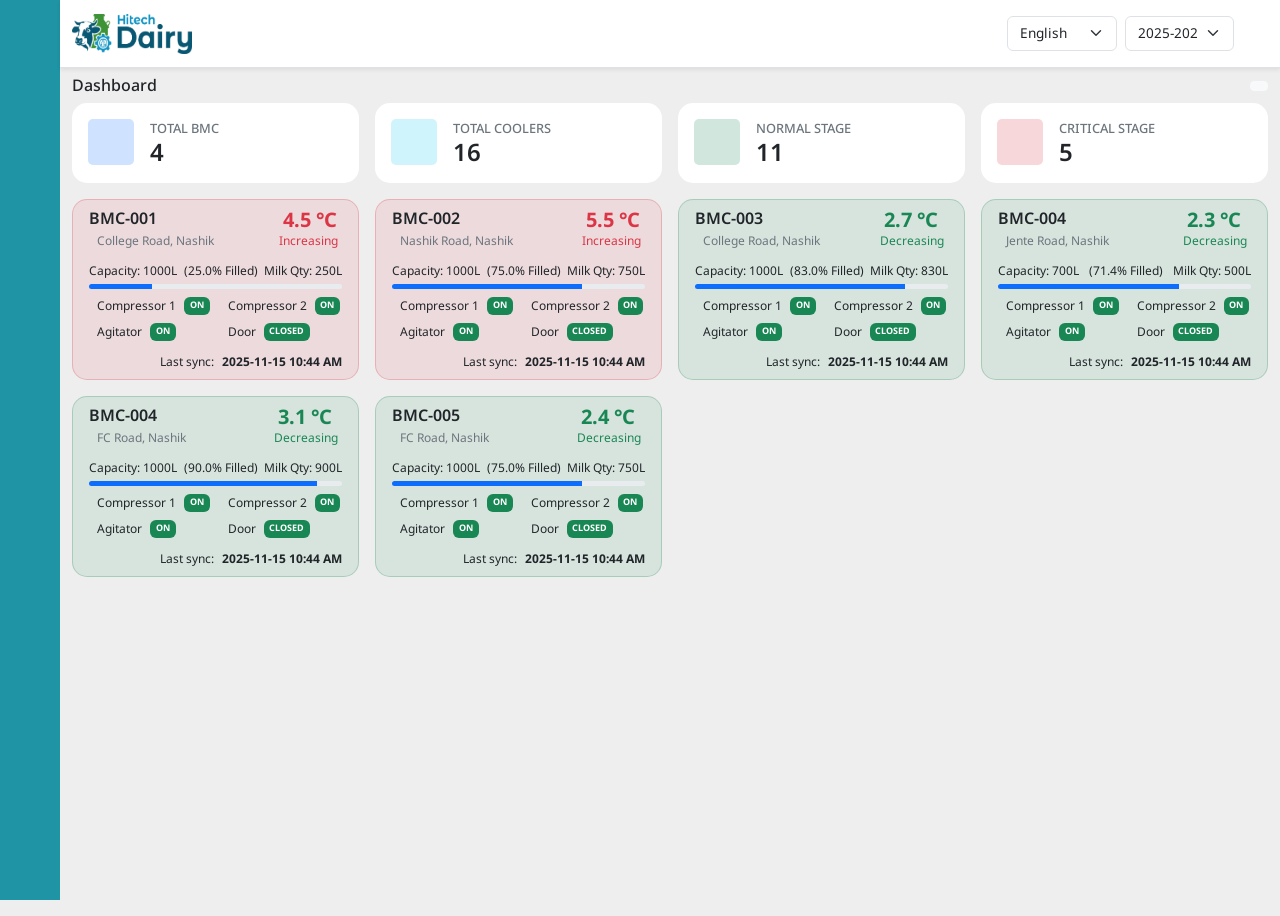
==== index.html @ c06a1ae5 "first commit" ====
<!doctype html>
<html lang="en">

<head>
    <meta charset="utf-8">
    <meta name="viewport" content="width=device-width, initial-scale=1">
    <title>Hitech Dairy</title>
    <link href="https://cdn.jsdelivr.net/npm/bootstrap@5.3.8/dist/css/bootstrap.min.css" rel="stylesheet"
        integrity="sha384-sRIl4kxILFvY47J16cr9ZwB07vP4J8+LH7qKQnuqkuIAvNWLzeN8tE5YBujZqJLB" crossorigin="anonymous">
    <link rel="preconnect" href="https://fonts.googleapis.com">
    <link rel="preconnect" href="https://fonts.gstatic.com" crossorigin>
    <link href="https://fonts.googleapis.com/css2?family=Noto+Sans:ital,wght@0,100..900;1,100..900&display=swap"
        rel="stylesheet">
    <link rel='stylesheet'
        href='https://cdn-uicons.flaticon.com/3.0.0/uicons-regular-rounded/css/uicons-regular-rounded.css'>
    <link rel="stylesheet" href="css/index.css">
</head>

<body>
    <div class="wrapper form-container">
        <div class="sidebar">
            <ul class="menu">
                <li>
                    <a href="#"><i class="fi fi-rr-computer"></i></a>
                </li>
                <li>
                    <a href="#"><i class="fi fi-rr-shopping-cart-add"></i></a>
                </li>
                <li>
                    <a href="#"><i class="fi fi-rr-hand-holding-box"></i></a>
                </li>
                <li>
                    <a href="#"><i class="fi fi-rr-truck-container"></i></a>
                </li>
                <li>
                    <a href="#"><i class="fi fi-rr-point-of-sale-bill"></i></a>
                </li>
                <li>
                    <a href="#"><i class="fi fi-rr-point-of-sale-signal"></i></a>
                </li>
                <li>
                    <a href="#"><i class="fi fi-rr-location-alt"></i></a>
                </li>
                <li>
                    <a href="#"><i class="fi fi-rr-users-alt"></i></a>
                </li>
                <li>
                    <a href="#"><i class="fi fi-rr-chart-histogram"></i></a>
                </li>
                <li>
                    <a href="#"><i class="fi fi-rr-briefcase"></i></a>
                </li>
                <li>
                    <a href="#"><i class="fi fi-rr-calculator-math-tax"></i></a>
                </li>
                <li>
                    <a href="#"><i class="fi fi-rr-settings"></i></a>
                </li>
                <li>
                    <a href="#"><i class="fi fi-rr-exit"></i></a>
                </li>
                <li>
                    <a href="#"><i class="fi fi-rr-user"></i></a>
                </li>
            </ul>
        </div>
        <div class="data-container">
            <header>
                <nav class="navbar navbar-expand-lg shadow-sm border-bottom bg-white">
                    <div class="container-fluid">
                        <a class="navbar-brand" href="#">
                            <img src="images/HitechDairy-logo-color.png" alt="Logo" width="120" height="40"
                                class="d-inline-block align-text-top" />
                        </a>
                        <button class="navbar-toggler" type="button" data-bs-toggle="collapse"
                            data-bs-target="#navbarSupportedContent" aria-controls="navbarSupportedContent"
                            aria-expanded="false" aria-label="Toggle navigation">
                            <span class="navbar-toggler-icon"></span>
                        </button>
                        <div class="collapse navbar-collapse" id="navbarSupportedContent">
                            <div class="d-flex ms-auto form-container" role="search">
                                <select class="form-select me-2" aria-label="Default select example">
                                    <option selected>English</option>
                                    <option value="1">Hindi</option>
                                    <option value="2">Marathi</option>
                                </select>
                                <select class="form-select me-2" aria-label="Default select example">
                                    <option selected>2025-2026</option>
                                    <option value="1">Hindi</option>
                                    <option value="2">Marathi</option>
                                </select>

                                <button class="btn" type="submit">
                                    <i class="fi fi-rr-bell"></i>
                                </button>
                            </div>
                        </div>
                    </div>
                </nav>
            </header>
            <div class="container-fluid">
                <div class="main-content py-2">
                    <div class="d-flex align-items-center mb-2 justify-content-between">
                        <h6 class="mb-0">Dashboard</h6>
                        <button class="btn btn-light btn-sm" data-bs-toggle="offcanvas"
                            data-bs-target="#offcanvasExample" aria-controls="offcanvasExample">
                            <i class="fi fi-rr-filter"></i>
                        </button>
                    </div>

                    <div id="dash-stats">
                        <div class="row g-3">
                            <div class="col-sm-3">
                                <div class="card card-body">
                                    <div class="d-flex">
                                        <div class="flex-shrink-0">
                                            <div class="icon-wrapper bg-primary-subtle text-primary">
                                                <i class="fi fi-rr-database-management"></i>
                                            </div>
                                        </div>
                                        <div class="flex-grow-1 ms-3">
                                            <div class="dash-label">Total BMC</div>
                                            <h2>4</h2>
                                        </div>
                                    </div>
                                </div>
                            </div>
                            <div class="col-sm-3">
                                <div class="card card-body">
                                    <div class="d-flex">
                                        <div class="flex-shrink-0">
                                            <div class="icon-wrapper bg-info-subtle text-info">
                                                <i class="fi fi-rr-temperature-frigid"></i>
                                            </div>
                                        </div>
                                        <div class="flex-grow-1 ms-3">
                                            <div class="dash-label">Total Coolers</div>
                                            <h2>16</h2>
                                        </div>
                                    </div>
                                </div>
                            </div>
                            <div class="col-sm-3">
                                <div class="card card-body">
                                    <div class="d-flex">
                                        <div class="flex-shrink-0">
                                            <div class="icon-wrapper bg-success-subtle text-success">
                                                <i class="fi fi-rr-shield-trust"></i>
                                            </div>
                                        </div>
                                        <div class="flex-grow-1 ms-3">
                                            <div class="dash-label">Normal Stage</div>
                                            <h2>11</h2>
                                        </div>
                                    </div>
                                </div>
                            </div>
                            <div class="col-sm-3">
                                <div class="card card-body">
                                    <div class="d-flex">
                                        <div class="flex-shrink-0">
                                            <div class="icon-wrapper bg-danger-subtle text-danger">
                                                <i class="fi fi-rr-triangle-warning"></i>
                                            </div>
                                        </div>
                                        <div class="flex-grow-1 ms-3">
                                            <div class="dash-label">Critical Stage</div>
                                            <h2>5</h2>
                                        </div>
                                    </div>
                                </div>
                            </div>
                        </div>
                    </div>

                    <!-- <div class="card card-body border-0 rounded-4">
                        <div class="row g-3">
                            <div class="col-sm-3">
                                <div class="form-label">Organization</div>
                                <select class="form-select">
                                    <option selected>All Organizations</option>
                                    <option value="1">Organization 1</option>
                                    <option value="2">Organization 2</option>
                                    <option value="3">Organization 3</option>
                                </select>
                            </div>
                            <div class="col-sm-3">
                                <div class="form-label">Location</div>
                                <select class="form-select">
                                    <option selected>All Locations</option>
                                    <option value="1">Organization 1</option>
                                    <option value="2">Organization 2</option>
                                    <option value="3">Organization 3</option>
                                </select>
                            </div>
                            <div class="col-sm-3">
                                <div class="form-label">Status</div>
                                <select class="form-select">
                                    <option selected>All Status</option>
                                    <option value="1">Organization 1</option>
                                    <option value="2">Organization 2</option>
                                    <option value="3">Organization 3</option>
                                </select>
                            </div>
                            <div class="col-sm-3">
                                <div class="form-label">Date Range</div>
                                <div class="input-group">
                                    <input type="text" class="form-control border-end-0"
                                        placeholder="DD/MM/YYYY - DD/MM/YYYY">
                                    <span class="input-group-text bg-transparent border-start-0 text-secondary"
                                        id="basic-addon1"><i class="fi fi-rr-calendar-lines"></i></span>
                                </div>
                            </div>
                        </div>
                    </div> -->

                    <div class="row g-3" id="coolers"></div>
                    <!-- <div class="row g-3" id="coolers">
                        <div class="col-sm-3">
                            <div class="card bg-danger bg-opacity-10 border border-danger border-opacity-25">
                                <div class="card-header">
                                    <div class="d-flex justify-content-between align-items-center">
                                        <div>
                                            <h6 class="mb-1 fw-semibold fs-default">BMC-001</h6>
                                            <div class="d-flex gap-2 align-items-center text-secondary fs-75">
                                                <i class="fi fi-rr-marker"></i>
                                                <span>College Road, Nashik</span>
                                            </div>
                                        </div>
                                        <div>
                                            <h5 class="text-danger fw-bold d-flex gap-1 align-items-center mb-0">
                                                <i class="fi fi-rr-temperature-high"></i>
                                                4.5 °C
                                            </h5>
                                            <div class="text-danger fs-75 d-flex gap-1 align-items-center">
                                                Increasing
                                                <i class="fi fi-rr-arrow-small-up"></i>
                                            </div>
                                        </div>
                                    </div>
                                </div>
                                <div class="card-body py-1">
                                    <div class="mb-2">
                                        <div class="d-flex justify-content-between mb-1 fs-75">
                                            <span>Capacity: 1000L</span>
                                            <span>Milk Qty: 250L</span>
                                        </div>
                                        <div class="progress mb-1" role="progressbar" aria-label="Example 1px high"
                                            aria-valuenow="25" aria-valuemin="0" aria-valuemax="100"
                                            style="height: 5px">
                                            <div class="progress-bar bg-primary" style="width: 25%"></div>
                                        </div>
                                        <div class="d-flex justify-content-end fs-75">
                                            <span>(25% Filled)</span>
                                        </div>
                                    </div>
                                    <div class="row g-2">
                                        <div class="col-6">
                                            <div class="d-flex gap-2 fs-75">
                                                <span class="d-flex gap-2 align-items-center"><i
                                                        class="fi fi-rr-power"></i>Compressor
                                                    1</span>
                                                <span class="badge bg-success text-white">ON</span>
                                            </div>
                                        </div>
                                        <div class="col-6">
                                            <div class="d-flex gap-2 fs-75">
                                                <span class="d-flex gap-2 align-items-center"><i
                                                        class="fi fi-rr-power"></i>Compressor
                                                    2</span>
                                                <span class="badge bg-success text-white">ON</span>
                                            </div>
                                        </div>
                                        <div class="col-6">
                                            <div class="d-flex gap-2 fs-75">
                                                <span class="d-flex gap-2 align-items-center">
                                                    <i class="fi fi-rr-refresh"></i>Agitator
                                                </span>
                                                <span class="badge bg-success text-white">ON</span>
                                            </div>
                                        </div>
                                        <div class="col-6">
                                            <div class="d-flex gap-2 fs-75">
                                                <span class="d-flex gap-2 align-items-center">
                                                    <i class="fi fi-rr-door-closed"></i>Door
                                                </span>
                                                <span class="badge bg-success text-white">CLOSED</span>
                                            </div>
                                        </div>
                                    </div>
                                </div>
                                <div class="card-footer fs-75 text-dark">
                                    <div>Last sync:</div>
                                    <div class="fw-bold">2025-11-15 10:44 AM</div>
                                </div>
                            </div>
                        </div>
                        <div class="col-sm-3">
                            <div class="card bg-danger bg-opacity-10 border border-danger border-opacity-25">
                                <div class="card-header">
                                    <div class="d-flex justify-content-between align-items-center">
                                        <div>
                                            <h6 class="mb-1 fw-semibold fs-default">BMC-002</h6>
                                            <div class="d-flex gap-2 align-items-center text-secondary fs-75">
                                                <i class="fi fi-rr-marker"></i>
                                                <span>Nashik Road, Nashik</span>
                                            </div>
                                        </div>
                                        <div>
                                            <h5 class="text-danger fw-bold d-flex gap-1 align-items-center mb-0">
                                                <i class="fi fi-rr-temperature-high"></i>
                                                5.5 °C
                                            </h5>
                                            <div class="text-danger fs-75 d-flex gap-1 align-items-center">
                                                Increasing
                                                <i class="fi fi-rr-arrow-small-up"></i>
                                            </div>
                                        </div>
                                    </div>
                                </div>
                                <div class="card-body py-1">
                                    <div class="mb-2">
                                        <div class="d-flex justify-content-between mb-1 fs-75">
                                            <span>Capacity: 1000L</span>
                                            <span>Milk Qty: 750L</span>
                                        </div>
                                        <div class="progress mb-1" role="progressbar" aria-label="Example 1px high"
                                            aria-valuenow="75" aria-valuemin="0" aria-valuemax="100"
                                            style="height: 5px">
                                            <div class="progress-bar bg-primary" style="width: 75%"></div>
                                        </div>
                                        <div class="d-flex justify-content-end fs-75">
                                            <span>(75% Filled)</span>
                                        </div>
                                    </div>
                                    <div class="row g-2">
                                        <div class="col-6">
                                            <div class="d-flex gap-2 fs-75">
                                                <span class="d-flex gap-2 align-items-center"><i
                                                        class="fi fi-rr-power"></i>Compressor
                                                    1</span>
                                                <span class="badge bg-success text-white">ON</span>
                                            </div>
                                        </div>
                                        <div class="col-6">
                                            <div class="d-flex gap-2 fs-75">
                                                <span class="d-flex gap-2 align-items-center"><i
                                                        class="fi fi-rr-power"></i>Compressor
                                                    2</span>
                                                <span class="badge bg-success text-white">ON</span>
                                            </div>
                                        </div>
                                        <div class="col-6">
                                            <div class="d-flex gap-2 fs-75">
                                                <span class="d-flex gap-2 align-items-center">
                                                    <i class="fi fi-rr-refresh"></i>Agitator
                                                </span>
                                                <span class="badge bg-success text-white">ON</span>
                                            </div>
                                        </div>
                                        <div class="col-6">
                                            <div class="d-flex gap-2 fs-75">
                                                <span class="d-flex gap-2 align-items-center">
                                                    <i class="fi fi-rr-door-closed"></i>Door
                                                </span>
                                                <span class="badge bg-success text-white">CLOSED</span>
                                            </div>
                                        </div>
                                    </div>
                                </div>
                                <div class="card-footer fs-75 text-dark">
                                    <div>Last sync:</div>
                                    <div class="fw-bold">2025-11-15 10:44 AM</div>
                                </div>
                            </div>
                        </div>
                        <div class="col-sm-3">
                            <div class="card bg-success bg-opacity-10 border border-success border-opacity-25">
                                <div class="card-header">
                                    <div class="d-flex justify-content-between align-items-center">
                                        <div>
                                            <h6 class="mb-1 fw-semibold fs-default">BMC-001</h6>
                                            <div class="d-flex gap-2 align-items-center text-secondary fs-75">
                                                <i class="fi fi-rr-marker"></i>
                                                <span>College Road, Nashik</span>
                                            </div>
                                        </div>
                                        <div>
                                            <h5 class="text-success fw-bold d-flex gap-1 align-items-center mb-0">
                                                <i class="fi fi-rr-temperature-high"></i>
                                                2.7 °C
                                            </h5>
                                            <div class="text-success fs-75 d-flex gap-1 align-items-center">
                                                Decreasing
                                                <i class="fi fi-rr-arrow-small-down"></i>
                                            </div>
                                        </div>
                                    </div>
                                </div>
                                <div class="card-body py-1">
                                    <div class="mb-2">
                                        <div class="d-flex justify-content-between mb-1 fs-75">
                                            <span>Capacity: 1000L</span>
                                            <span>Milk Qty: 250L</span>
                                        </div>
                                        <div class="progress mb-1" role="progressbar" aria-label="Example 1px high"
                                            aria-valuenow="25" aria-valuemin="0" aria-valuemax="100"
                                            style="height: 5px">
                                            <div class="progress-bar bg-primary" style="width: 25%"></div>
                                        </div>
                                        <div class="d-flex justify-content-end fs-75">
                                            <span>(83.3% Filled)</span>
                                        </div>
                                    </div>
                                    <div class="row g-2">
                                        <div class="col-6">
                                            <div class="d-flex gap-2 fs-75">
                                                <span class="d-flex gap-2 align-items-center"><i
                                                        class="fi fi-rr-power"></i>Compressor
                                                    1</span>
                                                <span class="badge bg-success text-white">ON</span>
                                            </div>
                                        </div>
                                        <div class="col-6">
                                            <div class="d-flex gap-2 fs-75">
                                                <span class="d-flex gap-2 align-items-center"><i
                                                        class="fi fi-rr-power"></i>Compressor
                                                    2</span>
                                                <span class="badge bg-success text-white">ON</span>
                                            </div>
                                        </div>
                                        <div class="col-6">
                                            <div class="d-flex gap-2 fs-75">
                                                <span class="d-flex gap-2 align-items-center">
                                                    <i class="fi fi-rr-refresh"></i>Agitator
                                                </span>
                                                <span class="badge bg-success text-white">ON</span>
                                            </div>
                                        </div>
                                        <div class="col-6">
                                            <div class="d-flex gap-2 fs-75">
                                                <span class="d-flex gap-2 align-items-center">
                                                    <i class="fi fi-rr-door-closed"></i>Door
                                                </span>
                                                <span class="badge bg-success text-white">CLOSED</span>
                                            </div>
                                        </div>
                                    </div>
                                </div>
                                <div class="card-footer fs-75 text-dark">
                                    <div>Last sync:</div>
                                    <div class="fw-bold">2025-11-15 10:44 AM</div>
                                </div>
                            </div>
                        </div>
                        <div class="col-sm-3">
                            <div class="card bg-success bg-opacity-10 border border-success border-opacity-25">
                                <div class="card-header">
                                    <div class="d-flex justify-content-between align-items-center">
                                        <div>
                                            <h6 class="mb-1 fw-semibold fs-default">BMC-001</h6>
                                            <div class="d-flex gap-2 align-items-center text-secondary fs-75">
                                                <i class="fi fi-rr-marker"></i>
                                                <span>College Road, Nashik</span>
                                            </div>
                                        </div>
                                        <div>
                                            <h5 class="text-success fw-bold d-flex gap-1 align-items-center mb-0">
                                                <i class="fi fi-rr-temperature-high"></i>
                                                3.5 °C
                                            </h5>
                                            <div class="text-success fs-75 d-flex gap-1 align-items-center">
                                                Decreasing
                                                <i class="fi fi-rr-arrow-small-down"></i>
                                            </div>
                                        </div>
                                    </div>
                                </div>
                                <div class="card-body py-1">
                                    <div class="mb-2">
                                        <div class="d-flex justify-content-between mb-1 fs-75">
                                            <span>Capacity: 1000L</span>
                                            <span>Milk Qty: 250L</span>
                                        </div>
                                        <div class="progress mb-1" role="progressbar" aria-label="Example 1px high"
                                            aria-valuenow="25" aria-valuemin="0" aria-valuemax="100"
                                            style="height: 5px">
                                            <div class="progress-bar bg-primary" style="width: 25%"></div>
                                        </div>
                                        <div class="d-flex justify-content-end fs-75">
                                            <span>(83.3% Filled)</span>
                                        </div>
                                    </div>
                                    <div class="row g-2">
                                        <div class="col-6">
                                            <div class="d-flex gap-2 fs-75">
                                                <span class="d-flex gap-2 align-items-center"><i
                                                        class="fi fi-rr-power"></i>Compressor
                                                    1</span>
                                                <span class="badge bg-success text-white">ON</span>
                                            </div>
                                        </div>
                                        <div class="col-6">
                                            <div class="d-flex gap-2 fs-75">
                                                <span class="d-flex gap-2 align-items-center"><i
                                                        class="fi fi-rr-power"></i>Compressor
                                                    2</span>
                                                <span class="badge bg-success text-white">ON</span>
                                            </div>
                                        </div>
                                        <div class="col-6">
                                            <div class="d-flex gap-2 fs-75">
                                                <span class="d-flex gap-2 align-items-center">
                                                    <i class="fi fi-rr-refresh"></i>Agitator
                                                </span>
                                                <span class="badge bg-success text-white">ON</span>
                                            </div>
                                        </div>
                                        <div class="col-6">
                                            <div class="d-flex gap-2 fs-75">
                                                <span class="d-flex gap-2 align-items-center">
                                                    <i class="fi fi-rr-door-closed"></i>Door
                                                </span>
                                                <span class="badge bg-success text-white">CLOSED</span>
                                            </div>
                                        </div>
                                    </div>
                                </div>
                                <div class="card-footer fs-75 text-dark">
                                    <div>Last sync:</div>
                                    <div class="fw-bold">2025-11-15 10:44 AM</div>
                                </div>
                            </div>
                        </div>
                        <div class="col-sm-3">
                            <div class="card bg-success bg-opacity-10 border border-success border-opacity-25">
                                <div class="card-header">
                                    <div class="d-flex justify-content-between align-items-center">
                                        <div>
                                            <h6 class="mb-1 fw-semibold fs-default">BMC-001</h6>
                                            <div class="d-flex gap-2 align-items-center text-secondary fs-75">
                                                <i class="fi fi-rr-marker"></i>
                                                <span>College Road, Nashik</span>
                                            </div>
                                        </div>
                                        <div>
                                            <h5 class="text-success fw-bold d-flex gap-1 align-items-center mb-0">
                                                <i class="fi fi-rr-temperature-high"></i>
                                                2.4 °C
                                            </h5>
                                            <div class="text-success fs-75 d-flex gap-1 align-items-center">
                                                Decreasing
                                                <i class="fi fi-rr-arrow-small-down"></i>
                                            </div>
                                        </div>
                                    </div>
                                </div>
                                <div class="card-body py-1">
                                    <div class="mb-2">
                                        <div class="d-flex justify-content-between mb-1 fs-75">
                                            <span>Capacity: 1000L</span>
                                            <span>Milk Qty: 250L</span>
                                        </div>
                                        <div class="progress mb-1" role="progressbar" aria-label="Example 1px high"
                                            aria-valuenow="25" aria-valuemin="0" aria-valuemax="100"
                                            style="height: 5px">
                                            <div class="progress-bar bg-primary" style="width: 25%"></div>
                                        </div>
                                        <div class="d-flex justify-content-end fs-75">
                                            <span>(83.3% Filled)</span>
                                        </div>
                                    </div>
                                    <div class="row g-2">
                                        <div class="col-6">
                                            <div class="d-flex gap-2 fs-75">
                                                <span class="d-flex gap-2 align-items-center"><i
                                                        class="fi fi-rr-power"></i>Compressor
                                                    1</span>
                                                <span class="badge bg-success text-white">ON</span>
                                            </div>
                                        </div>
                                        <div class="col-6">
                                            <div class="d-flex gap-2 fs-75">
                                                <span class="d-flex gap-2 align-items-center"><i
                                                        class="fi fi-rr-power"></i>Compressor
                                                    2</span>
                                                <span class="badge bg-success text-white">ON</span>
                                            </div>
                                        </div>
                                        <div class="col-6">
                                            <div class="d-flex gap-2 fs-75">
                                                <span class="d-flex gap-2 align-items-center">
                                                    <i class="fi fi-rr-refresh"></i>Agitator
                                                </span>
                                                <span class="badge bg-success text-white">ON</span>
                                            </div>
                                        </div>
                                        <div class="col-6">
                                            <div class="d-flex gap-2 fs-75">
                                                <span class="d-flex gap-2 align-items-center">
                                                    <i class="fi fi-rr-door-closed"></i>Door
                                                </span>
                                                <span class="badge bg-success text-white">CLOSED</span>
                                            </div>
                                        </div>
                                    </div>
                                </div>
                                <div class="card-footer fs-75 text-dark">
                                    <div>Last sync:</div>
                                    <div class="fw-bold">2025-11-15 10:44 AM</div>
                                </div>
                            </div>
                        </div>
                        <div class="col-sm-3">
                            <div class="card bg-success bg-opacity-10 border border-success border-opacity-25">
                                <div class="card-header">
                                    <div class="d-flex justify-content-between align-items-center">
                                        <div>
                                            <h6 class="mb-1 fw-semibold fs-default">BMC-001</h6>
                                            <div class="d-flex gap-2 align-items-center text-secondary fs-75">
                                                <i class="fi fi-rr-marker"></i>
                                                <span>College Road, Nashik</span>
                                            </div>
                                        </div>
                                        <div>
                                            <h5 class="text-success fw-bold d-flex gap-1 align-items-center mb-0">
                                                <i class="fi fi-rr-temperature-high"></i>
                                                2.4 °C
                                            </h5>
                                            <div class="text-success fs-75 d-flex gap-1 align-items-center">
                                                Decreasing
                                                <i class="fi fi-rr-arrow-small-down"></i>
                                            </div>
                                        </div>
                                    </div>
                                </div>
                                <div class="card-body py-1">
                                    <div class="mb-2">
                                        <div class="d-flex justify-content-between mb-1 fs-75">
                                            <span>Capacity: 1000L</span>
                                            <span>Milk Qty: 250L</span>
                                        </div>
                                        <div class="progress mb-1" role="progressbar" aria-label="Example 1px high"
                                            aria-valuenow="25" aria-valuemin="0" aria-valuemax="100"
                                            style="height: 5px">
                                            <div class="progress-bar bg-primary" style="width: 25%"></div>
                                        </div>
                                        <div class="d-flex justify-content-end fs-75">
                                            <span>(83.3% Filled)</span>
                                        </div>
                                    </div>
                                    <div class="row g-2">
                                        <div class="col-6">
                                            <div class="d-flex gap-2 fs-75">
                                                <span class="d-flex gap-2 align-items-center"><i
                                                        class="fi fi-rr-power"></i>Compressor
                                                    1</span>
                                                <span class="badge bg-success text-white">ON</span>
                                            </div>
                                        </div>
                                        <div class="col-6">
                                            <div class="d-flex gap-2 fs-75">
                                                <span class="d-flex gap-2 align-items-center"><i
                                                        class="fi fi-rr-power"></i>Compressor
                                                    2</span>
                                                <span class="badge bg-success text-white">ON</span>
                                            </div>
                                        </div>
                                        <div class="col-6">
                                            <div class="d-flex gap-2 fs-75">
                                                <span class="d-flex gap-2 align-items-center">
                                                    <i class="fi fi-rr-refresh"></i>Agitator
                                                </span>
                                                <span class="badge bg-success text-white">ON</span>
                                            </div>
                                        </div>
                                        <div class="col-6">
                                            <div class="d-flex gap-2 fs-75">
                                                <span class="d-flex gap-2 align-items-center">
                                                    <i class="fi fi-rr-door-closed"></i>Door
                                                </span>
                                                <span class="badge bg-success text-white">CLOSED</span>
                                            </div>
                                        </div>
                                    </div>
                                </div>
                                <div class="card-footer fs-75 text-dark">
                                    <div>Last sync:</div>
                                    <div class="fw-bold">2025-11-15 10:44 AM</div>
                                </div>
                            </div>
                        </div>
                        <div class="col-sm-3">
                            <div class="card bg-success bg-opacity-10 border border-success border-opacity-25">
                                <div class="card-header">
                                    <div class="d-flex justify-content-between align-items-center">
                                        <div>
                                            <h6 class="mb-1 fw-semibold fs-default">BMC-001</h6>
                                            <div class="d-flex gap-2 align-items-center text-secondary fs-75">
                                                <i class="fi fi-rr-marker"></i>
                                                <span>College Road, Nashik</span>
                                            </div>
                                        </div>
                                        <div>
                                            <h5 class="text-success fw-bold d-flex gap-1 align-items-center mb-0">
                                                <i class="fi fi-rr-temperature-high"></i>
                                                2.4 °C
                                            </h5>
                                            <div class="text-success fs-75 d-flex gap-1 align-items-center">
                                                Decreasing
                                                <i class="fi fi-rr-arrow-small-down"></i>
                                            </div>
                                        </div>
                                    </div>
                                </div>
                                <div class="card-body py-1">
                                    <div class="mb-2">
                                        <div class="d-flex justify-content-between mb-1 fs-75">
                                            <span>Capacity: 1000L</span>
                                            <span>Milk Qty: 250L</span>
                                        </div>
                                        <div class="progress mb-1" role="progressbar" aria-label="Example 1px high"
                                            aria-valuenow="25" aria-valuemin="0" aria-valuemax="100"
                                            style="height: 5px">
                                            <div class="progress-bar bg-primary" style="width: 25%"></div>
                                        </div>
                                        <div class="d-flex justify-content-end fs-75">
                                            <span>(83.3% Filled)</span>
                                        </div>
                                    </div>
                                    <div class="row g-2">
                                        <div class="col-6">
                                            <div class="d-flex gap-2 fs-75">
                                                <span class="d-flex gap-2 align-items-center"><i
                                                        class="fi fi-rr-power"></i>Compressor
                                                    1</span>
                                                <span class="badge bg-success text-white">ON</span>
                                            </div>
                                        </div>
                                        <div class="col-6">
                                            <div class="d-flex gap-2 fs-75">
                                                <span class="d-flex gap-2 align-items-center"><i
                                                        class="fi fi-rr-power"></i>Compressor
                                                    2</span>
                                                <span class="badge bg-success text-white">ON</span>
                                            </div>
                                        </div>
                                        <div class="col-6">
                                            <div class="d-flex gap-2 fs-75">
                                                <span class="d-flex gap-2 align-items-center">
                                                    <i class="fi fi-rr-refresh"></i>Agitator
                                                </span>
                                                <span class="badge bg-success text-white">ON</span>
                                            </div>
                                        </div>
                                        <div class="col-6">
                                            <div class="d-flex gap-2 fs-75">
                                                <span class="d-flex gap-2 align-items-center">
                                                    <i class="fi fi-rr-door-closed"></i>Door
                                                </span>
                                                <span class="badge bg-success text-white">CLOSED</span>
                                            </div>
                                        </div>
                                    </div>
                                </div>
                                <div class="card-footer fs-75 text-dark">
                                    <div>Last sync:</div>
                                    <div class="fw-bold">2025-11-15 10:44 AM</div>
                                </div>
                            </div>
                        </div>
                        <div class="col-sm-3">
                            <div class="card bg-success bg-opacity-10 border border-success border-opacity-25">
                                <div class="card-header">
                                    <div class="d-flex justify-content-between align-items-center">
                                        <div>
                                            <h6 class="mb-1 fw-semibold fs-default">BMC-001</h6>
                                            <div class="d-flex gap-2 align-items-center text-secondary fs-75">
                                                <i class="fi fi-rr-marker"></i>
                                                <span>College Road, Nashik</span>
                                            </div>
                                        </div>
                                        <div>
                                            <h5 class="text-success fw-bold d-flex gap-1 align-items-center mb-0">
                                                <i class="fi fi-rr-temperature-high"></i>
                                                2.4 °C
                                            </h5>
                                            <div class="text-success fs-75 d-flex gap-1 align-items-center">
                                                Decreasing
                                                <i class="fi fi-rr-arrow-small-down"></i>
                                            </div>
                                        </div>
                                    </div>
                                </div>
                                <div class="card-body py-1">
                                    <div class="mb-2">
                                        <div class="d-flex justify-content-between mb-1 fs-75">
                                            <span>Capacity: 1000L</span>
                                            <span>Milk Qty: 250L</span>
                                        </div>
                                        <div class="progress mb-1" role="progressbar" aria-label="Example 1px high"
                                            aria-valuenow="25" aria-valuemin="0" aria-valuemax="100"
                                            style="height: 5px">
                                            <div class="progress-bar bg-primary" style="width: 25%"></div>
                                        </div>
                                        <div class="d-flex justify-content-end fs-75">
                                            <span>(83.3% Filled)</span>
                                        </div>
                                    </div>
                                    <div class="row g-2">
                                        <div class="col-6">
                                            <div class="d-flex gap-2 fs-75">
                                                <span class="d-flex gap-2 align-items-center"><i
                                                        class="fi fi-rr-power"></i>Compressor
                                                    1</span>
                                                <span class="badge bg-success text-white">ON</span>
                                            </div>
                                        </div>
                                        <div class="col-6">
                                            <div class="d-flex gap-2 fs-75">
                                                <span class="d-flex gap-2 align-items-center"><i
                                                        class="fi fi-rr-power"></i>Compressor
                                                    2</span>
                                                <span class="badge bg-success text-white">ON</span>
                                            </div>
                                        </div>
                                        <div class="col-6">
                                            <div class="d-flex gap-2 fs-75">
                                                <span class="d-flex gap-2 align-items-center">
                                                    <i class="fi fi-rr-refresh"></i>Agitator
                                                </span>
                                                <span class="badge bg-success text-white">ON</span>
                                            </div>
                                        </div>
                                        <div class="col-6">
                                            <div class="d-flex gap-2 fs-75">
                                                <span class="d-flex gap-2 align-items-center">
                                                    <i class="fi fi-rr-door-closed"></i>Door
                                                </span>
                                                <span class="badge bg-success text-white">CLOSED</span>
                                            </div>
                                        </div>
                                    </div>
                                </div>
                                <div class="card-footer fs-75 text-dark">
                                    <div>Last sync:</div>
                                    <div class="fw-bold">2025-11-15 10:44 AM</div>
                                </div>
                            </div>
                        </div>
                        <div class="col-sm-3">
                            <div class="card bg-success bg-opacity-10 border border-success border-opacity-25">
                                <div class="card-header">
                                    <div class="d-flex justify-content-between align-items-center">
                                        <div>
                                            <h6 class="mb-1 fw-semibold fs-default">BMC-001</h6>
                                            <div class="d-flex gap-2 align-items-center text-secondary fs-75">
                                                <i class="fi fi-rr-marker"></i>
                                                <span>College Road, Nashik</span>
                                            </div>
                                        </div>
                                        <div>
                                            <h5 class="text-success fw-bold d-flex gap-1 align-items-center mb-0">
                                                <i class="fi fi-rr-temperature-high"></i>
                                                2.4 °C
                                            </h5>
                                            <div class="text-success fs-75 d-flex gap-1 align-items-center">
                                                Decreasing
                                                <i class="fi fi-rr-arrow-small-down"></i>
                                            </div>
                                        </div>
                                    </div>
                                </div>
                                <div class="card-body py-1">
                                    <div class="mb-2">
                                        <div class="d-flex justify-content-between mb-1 fs-75">
                                            <span>Capacity: 1000L</span>
                                            <span>Milk Qty: 250L</span>
                                        </div>
                                        <div class="progress mb-1" role="progressbar" aria-label="Example 1px high"
                                            aria-valuenow="25" aria-valuemin="0" aria-valuemax="100"
                                            style="height: 5px">
                                            <div class="progress-bar bg-primary" style="width: 25%"></div>
                                        </div>
                                        <div class="d-flex justify-content-end fs-75">
                                            <span>(83.3% Filled)</span>
                                        </div>
                                    </div>
                                    <div class="row g-2">
                                        <div class="col-6">
                                            <div class="d-flex gap-2 fs-75">
                                                <span class="d-flex gap-2 align-items-center"><i
                                                        class="fi fi-rr-power"></i>Compressor
                                                    1</span>
                                                <span class="badge bg-success text-white">ON</span>
                                            </div>
                                        </div>
                                        <div class="col-6">
                                            <div class="d-flex gap-2 fs-75">
                                                <span class="d-flex gap-2 align-items-center"><i
                                                        class="fi fi-rr-power"></i>Compressor
                                                    2</span>
                                                <span class="badge bg-success text-white">ON</span>
                                            </div>
                                        </div>
                                        <div class="col-6">
                                            <div class="d-flex gap-2 fs-75">
                                                <span class="d-flex gap-2 align-items-center">
                                                    <i class="fi fi-rr-refresh"></i>Agitator
                                                </span>
                                                <span class="badge bg-success text-white">ON</span>
                                            </div>
                                        </div>
                                        <div class="col-6">
                                            <div class="d-flex gap-2 fs-75">
                                                <span class="d-flex gap-2 align-items-center">
                                                    <i class="fi fi-rr-door-closed"></i>Door
                                                </span>
                                                <span class="badge bg-success text-white">CLOSED</span>
                                            </div>
                                        </div>
                                    </div>
                                </div>
                                <div class="card-footer fs-75 text-dark">
                                    <div>Last sync:</div>
                                    <div class="fw-bold">2025-11-15 10:44 AM</div>
                                </div>
                            </div>
                        </div>
                        <div class="col-sm-3">
                            <div class="card bg-success bg-opacity-10 border border-success border-opacity-25">
                                <div class="card-header">
                                    <div class="d-flex justify-content-between align-items-center">
                                        <div>
                                            <h6 class="mb-1 fw-semibold fs-default">BMC-001</h6>
                                            <div class="d-flex gap-2 align-items-center text-secondary fs-75">
                                                <i class="fi fi-rr-marker"></i>
                                                <span>College Road, Nashik</span>
                                            </div>
                                        </div>
                                        <div>
                                            <h5 class="text-success fw-bold d-flex gap-1 align-items-center mb-0">
                                                <i class="fi fi-rr-temperature-high"></i>
                                                2.4 °C
                                            </h5>
                                            <div class="text-success fs-75 d-flex gap-1 align-items-center">
                                                Decreasing
                                                <i class="fi fi-rr-arrow-small-down"></i>
                                            </div>
                                        </div>
                                    </div>
                                </div>
                                <div class="card-body py-1">
                                    <div class="mb-2">
                                        <div class="d-flex justify-content-between mb-1 fs-75">
                                            <span>Capacity: 1000L</span>
                                            <span>Milk Qty: 250L</span>
                                        </div>
                                        <div class="progress mb-1" role="progressbar" aria-label="Example 1px high"
                                            aria-valuenow="25" aria-valuemin="0" aria-valuemax="100"
                                            style="height: 5px">
                                            <div class="progress-bar bg-primary" style="width: 25%"></div>
                                        </div>
                                        <div class="d-flex justify-content-end fs-75">
                                            <span>(83.3% Filled)</span>
                                        </div>
                                    </div>
                                    <div class="row g-2">
                                        <div class="col-6">
                                            <div class="d-flex gap-2 fs-75">
                                                <span class="d-flex gap-2 align-items-center"><i
                                                        class="fi fi-rr-power"></i>Compressor
                                                    1</span>
                                                <span class="badge bg-success text-white">ON</span>
                                            </div>
                                        </div>
                                        <div class="col-6">
                                            <div class="d-flex gap-2 fs-75">
                                                <span class="d-flex gap-2 align-items-center"><i
                                                        class="fi fi-rr-power"></i>Compressor
                                                    2</span>
                                                <span class="badge bg-success text-white">ON</span>
                                            </div>
                                        </div>
                                        <div class="col-6">
                                            <div class="d-flex gap-2 fs-75">
                                                <span class="d-flex gap-2 align-items-center">
                                                    <i class="fi fi-rr-refresh"></i>Agitator
                                                </span>
                                                <span class="badge bg-success text-white">ON</span>
                                            </div>
                                        </div>
                                        <div class="col-6">
                                            <div class="d-flex gap-2 fs-75">
                                                <span class="d-flex gap-2 align-items-center">
                                                    <i class="fi fi-rr-door-closed"></i>Door
                                                </span>
                                                <span class="badge bg-success text-white">CLOSED</span>
                                            </div>
                                        </div>
                                    </div>
                                </div>
                                <div class="card-footer fs-75 text-dark">
                                    <div>Last sync:</div>
                                    <div class="fw-bold">2025-11-15 10:44 AM</div>
                                </div>
                            </div>
                        </div>
                        <div class="col-sm-3">
                            <div class="card bg-success bg-opacity-10 border border-success border-opacity-25">
                                <div class="card-header">
                                    <div class="d-flex justify-content-between align-items-center">
                                        <div>
                                            <h6 class="mb-1 fw-semibold fs-default">BMC-001</h6>
                                            <div class="d-flex gap-2 align-items-center text-secondary fs-75">
                                                <i class="fi fi-rr-marker"></i>
                                                <span>College Road, Nashik</span>
                                            </div>
                                        </div>
                                        <div>
                                            <h5 class="text-success fw-bold d-flex gap-1 align-items-center mb-0">
                                                <i class="fi fi-rr-temperature-high"></i>
                                                2.4 °C
                                            </h5>
                                            <div class="text-success fs-75 d-flex gap-1 align-items-center">
                                                Decreasing
                                                <i class="fi fi-rr-arrow-small-down"></i>
                                            </div>
                                        </div>
                                    </div>
                                </div>
                                <div class="card-body py-1">
                                    <div class="mb-2">
                                        <div class="d-flex justify-content-between mb-1 fs-75">
                                            <span>Capacity: 1000L</span>
                                            <span>Milk Qty: 250L</span>
                                        </div>
                                        <div class="progress mb-1" role="progressbar" aria-label="Example 1px high"
                                            aria-valuenow="25" aria-valuemin="0" aria-valuemax="100"
                                            style="height: 5px">
                                            <div class="progress-bar bg-primary" style="width: 25%"></div>
                                        </div>
                                        <div class="d-flex justify-content-end fs-75">
                                            <span>(83.3% Filled)</span>
                                        </div>
                                    </div>
                                    <div class="row g-2">
                                        <div class="col-6">
                                            <div class="d-flex gap-2 fs-75">
                                                <span class="d-flex gap-2 align-items-center"><i
                                                        class="fi fi-rr-power"></i>Compressor
                                                    1</span>
                                                <span class="badge bg-success text-white">ON</span>
                                            </div>
                                        </div>
                                        <div class="col-6">
                                            <div class="d-flex gap-2 fs-75">
                                                <span class="d-flex gap-2 align-items-center"><i
                                                        class="fi fi-rr-power"></i>Compressor
                                                    2</span>
                                                <span class="badge bg-success text-white">ON</span>
                                            </div>
                                        </div>
                                        <div class="col-6">
                                            <div class="d-flex gap-2 fs-75">
                                                <span class="d-flex gap-2 align-items-center">
                                                    <i class="fi fi-rr-refresh"></i>Agitator
                                                </span>
                                                <span class="badge bg-success text-white">ON</span>
                                            </div>
                                        </div>
                                        <div class="col-6">
                                            <div class="d-flex gap-2 fs-75">
                                                <span class="d-flex gap-2 align-items-center">
                                                    <i class="fi fi-rr-door-closed"></i>Door
                                                </span>
                                                <span class="badge bg-success text-white">CLOSED</span>
                                            </div>
                                        </div>
                                    </div>
                                </div>
                                <div class="card-footer fs-75 text-dark">
                                    <div>Last sync:</div>
                                    <div class="fw-bold">2025-11-15 10:44 AM</div>
                                </div>
                            </div>
                        </div>
                        <div class="col-sm-3">
                            <div class="card bg-success bg-opacity-10 border border-success border-opacity-25">
                                <div class="card-header">
                                    <div class="d-flex justify-content-between align-items-center">
                                        <div>
                                            <h6 class="mb-1 fw-semibold fs-default">BMC-001</h6>
                                            <div class="d-flex gap-2 align-items-center text-secondary fs-75">
                                                <i class="fi fi-rr-marker"></i>
                                                <span>College Road, Nashik</span>
                                            </div>
                                        </div>
                                        <div>
                                            <h5 class="text-success fw-bold d-flex gap-1 align-items-center mb-0">
                                                <i class="fi fi-rr-temperature-high"></i>
                                                2.4 °C
                                            </h5>
                                            <div class="text-success fs-75 d-flex gap-1 align-items-center">
                                                Decreasing
                                                <i class="fi fi-rr-arrow-small-down"></i>
                                            </div>
                                        </div>
                                    </div>
                                </div>
                                <div class="card-body py-1">
                                    <div class="mb-2">
                                        <div class="d-flex justify-content-between mb-1 fs-75">
                                            <span>Capacity: 1000L</span>
                                            <span>Milk Qty: 250L</span>
                                        </div>
                                        <div class="progress mb-1" role="progressbar" aria-label="Example 1px high"
                                            aria-valuenow="25" aria-valuemin="0" aria-valuemax="100"
                                            style="height: 5px">
                                            <div class="progress-bar bg-primary" style="width: 25%"></div>
                                        </div>
                                        <div class="d-flex justify-content-end fs-75">
                                            <span>(83.3% Filled)</span>
                                        </div>
                                    </div>
                                    <div class="row g-2">
                                        <div class="col-6">
                                            <div class="d-flex gap-2 fs-75">
                                                <span class="d-flex gap-2 align-items-center"><i
                                                        class="fi fi-rr-power"></i>Compressor
                                                    1</span>
                                                <span class="badge bg-success text-white">ON</span>
                                            </div>
                                        </div>
                                        <div class="col-6">
                                            <div class="d-flex gap-2 fs-75">
                                                <span class="d-flex gap-2 align-items-center"><i
                                                        class="fi fi-rr-power"></i>Compressor
                                                    2</span>
                                                <span class="badge bg-success text-white">ON</span>
                                            </div>
                                        </div>
                                        <div class="col-6">
                                            <div class="d-flex gap-2 fs-75">
                                                <span class="d-flex gap-2 align-items-center">
                                                    <i class="fi fi-rr-refresh"></i>Agitator
                                                </span>
                                                <span class="badge bg-success text-white">ON</span>
                                            </div>
                                        </div>
                                        <div class="col-6">
                                            <div class="d-flex gap-2 fs-75">
                                                <span class="d-flex gap-2 align-items-center">
                                                    <i class="fi fi-rr-door-closed"></i>Door
                                                </span>
                                                <span class="badge bg-success text-white">CLOSED</span>
                                            </div>
                                        </div>
                                    </div>
                                </div>
                                <div class="card-footer fs-75 text-dark">
                                    <div>Last sync:</div>
                                    <div class="fw-bold">2025-11-15 10:44 AM</div>
                                </div>
                            </div>
                        </div>
                    </div> -->
                </div>
            </div>
        </div>
    </div>

    <div class="offcanvas offcanvas-end form-container" tabindex="-1" id="offcanvasExample"
        aria-labelledby="offcanvasExampleLabel">
        <div class="offcanvas-header">
            <h5 class="offcanvas-title" id="offcanvasExampleLabel">Filters</h5>
            <button type="button" class="btn-close" data-bs-dismiss="offcanvas" aria-label="Close"></button>
        </div>
        <div class="offcanvas-body">
            <div class="row g-3">
                <div class="col-sm-12">
                    <div class="form-label">Organization</div>
                    <select class="form-select">
                        <option selected>All Organizations</option>
                        <option value="1">Organization 1</option>
                        <option value="2">Organization 2</option>
                        <option value="3">Organization 3</option>
                    </select>
                </div>
                <div class="col-sm-12">
                    <div class="form-label">Location</div>
                    <select class="form-select">
                        <option selected>All Locations</option>
                        <option value="1">Organization 1</option>
                        <option value="2">Organization 2</option>
                        <option value="3">Organization 3</option>
                    </select>
                </div>
                <div class="col-sm-12">
                    <div class="form-label">Status</div>
                    <select class="form-select">
                        <option selected>All Status</option>
                        <option value="1">Organization 1</option>
                        <option value="2">Organization 2</option>
                        <option value="3">Organization 3</option>
                    </select>
                </div>
                <div class="col-sm-12">
                    <div class="form-label">Date Range</div>
                    <div class="input-group">
                        <input type="text" class="form-control border-end-0" placeholder="DD/MM/YYYY - DD/MM/YYYY">
                        <span class="input-group-text bg-transparent border-start-0 text-secondary" id="basic-addon1"><i
                                class="fi fi-rr-calendar-lines"></i></span>
                    </div>
                </div>
            </div>
        </div>
        <div class="offcanvas-footer p-3">
            <div class="d-flex gap-3">
                <button class="btn btn-light border flex-fill" data-bs-dismiss="offcanvas"
                    aria-label="Close">Cancel</button>
                <button class="btn btn-main flex-fill">Apply</button>
            </div>
        </div>
    </div>
    <script src="https://cdn.jsdelivr.net/npm/bootstrap@5.3.8/dist/js/bootstrap.bundle.min.js"
        integrity="sha384-FKyoEForCGlyvwx9Hj09JcYn3nv7wiPVlz7YYwJrWVcXK/BmnVDxM+D2scQbITxI"
        crossorigin="anonymous"></script>
    <script src="js/index.js"></script>
</body>

</html>
---- css/index.css ----
html,
body {
    padding: 0;
    margin: 0;
    font-family: var(--default-font);
    background-color: #eee !important;
}

:root {
    --default-font: 'Noto Sans', sans-serif;
    --main-color: rgb(30, 148, 164);
    --main-dark-color: rgb(11, 121, 137);
    --main-light-color: rgb(232, 244, 245);
}

i {
    line-height: 1;
}

.fs-65 {
    font-size: 0.65rem;
}

.fs-70 {
    font-size: 0.7rem;
}

.fs-75 {
    font-size: 0.75rem;
}

.fs-80 {
    font-size: 0.8rem;
}

.fs-main {
    font-size: 0.85rem;
}

.fs-90 {
    font-size: 0.9rem;
}

.fs-95 {
    font-size: 0.95rem;
}

.fs-default {
    font-size: 1rem;
}

.btn-main {
    background-color: var(--main-color);
    color: #fff;
    border: none;
}

.wrapper {
    display: flex;
    height: 100vh;
    justify-content: center;
    align-items: center;
}

.wrapper .sidebar {
    width: 60px;
    height: 100%;
    background-color: var(--main-color);
}

.wrapper .sidebar .menu {
    list-style: none;
    padding: 0;
    margin: 0;
    display: flex;
    flex-direction: column;
    align-items: center;
    height: 100%;
    margin-top: 1rem;
}

.wrapper .sidebar .menu li a {
    color: #fff;
    text-decoration: none;
    height: 40px;
    width: 40px;
    display: flex;
    padding: 10px;
    text-align: center;
    border-radius: 0.375rem;
}

.wrapper .sidebar .menu li a:hover {
    background-color: var(--main-dark-color);
}

.wrapper .data-container {
    flex: 1;
    height: 100%;
}

.form-container .form-label {
    font-size: 0.8rem;
    font-weight: 500;
    margin-bottom: 1px;
}

.form-container .btn,
.form-container .form-control,
.form-container .form-select {
    font-size: 0.85rem;
    box-shadow: none;
}

#dash-stats {
    margin-bottom: 1rem;
}

#dash-stats .card {
    border: none;
    border-radius: 15px;
}

#dash-stats .card .dash-label {
    font-size: 0.8rem;
    text-transform: uppercase;
    color: var(--bs-secondary);
    font-weight: 500;
}

#dash-stats .card h2 {
    font-size: 1.5rem;
    font-weight: 600;
    margin-bottom: 0;
}

#dash-stats .card .icon-wrapper {
    width: 46px;
    height: 46px;
    border-radius: 5px;
    display: flex;
    justify-content: center;
    align-items: center;
}

#dash-stats .card .icon-wrapper i {
    line-height: 1;
    font-size: 1.4rem;
}

#coolers .card {
    border: none;
    border-radius: 15px;
}

#coolers .card .card-header,
#coolers .card .card-footer {
    border-top: none;
    border-bottom: none;
    background-color: transparent;
}
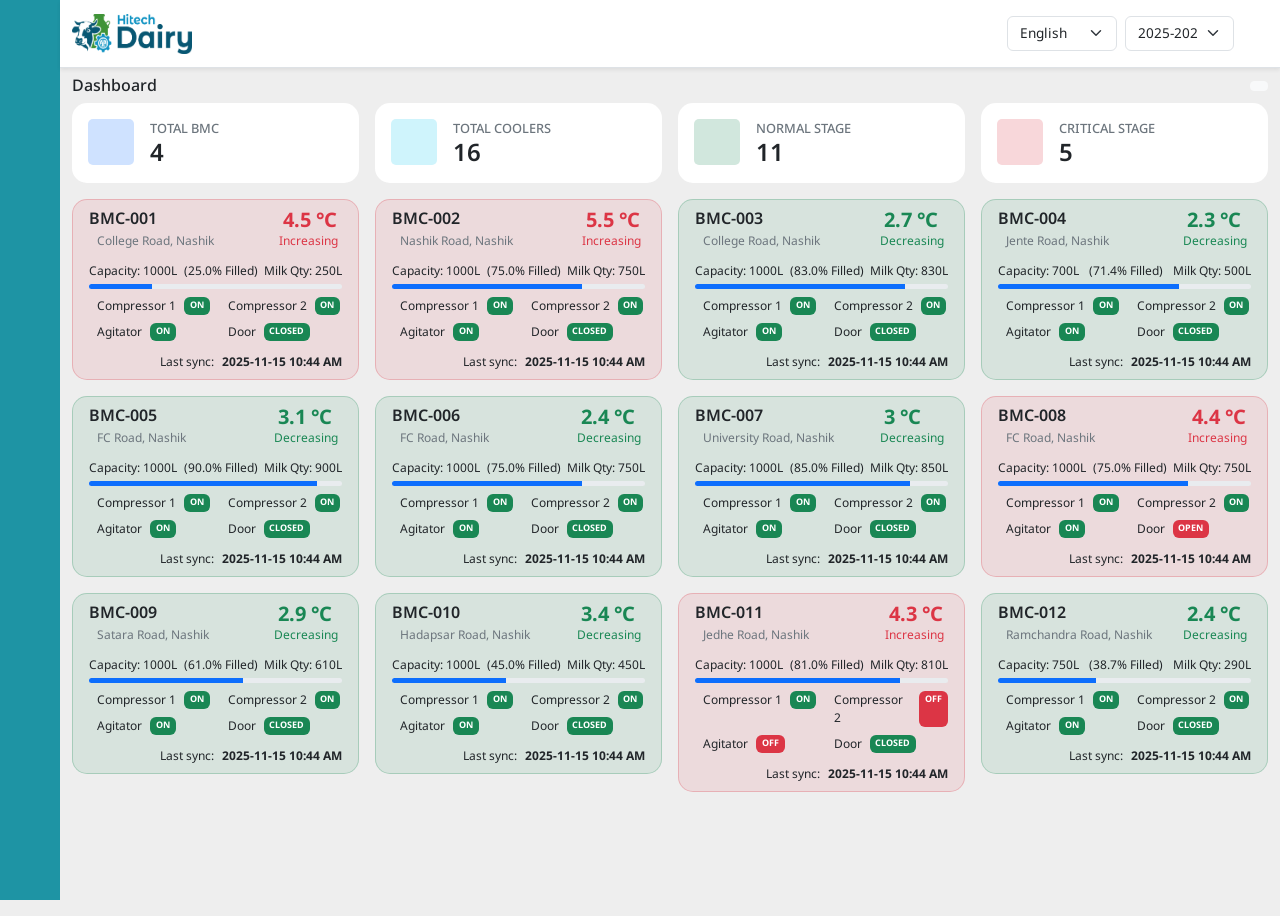
==== commit 156187a5: "Update academic year options in form selects for consistency across pages" ====
--- a/index.html
+++ b/index.html
@@ -86,8 +86,8 @@
                                 </select>
                                 <select class="form-select me-2" aria-label="Default select example">
                                     <option selected>2025-2026</option>
-                                    <option value="1">Hindi</option>
-                                    <option value="2">Marathi</option>
+                                    <option value="1">2024-2025</option>
+                                    <option value="2">2023-2024</option>
                                 </select>
 
                                 <button class="btn" type="submit">
